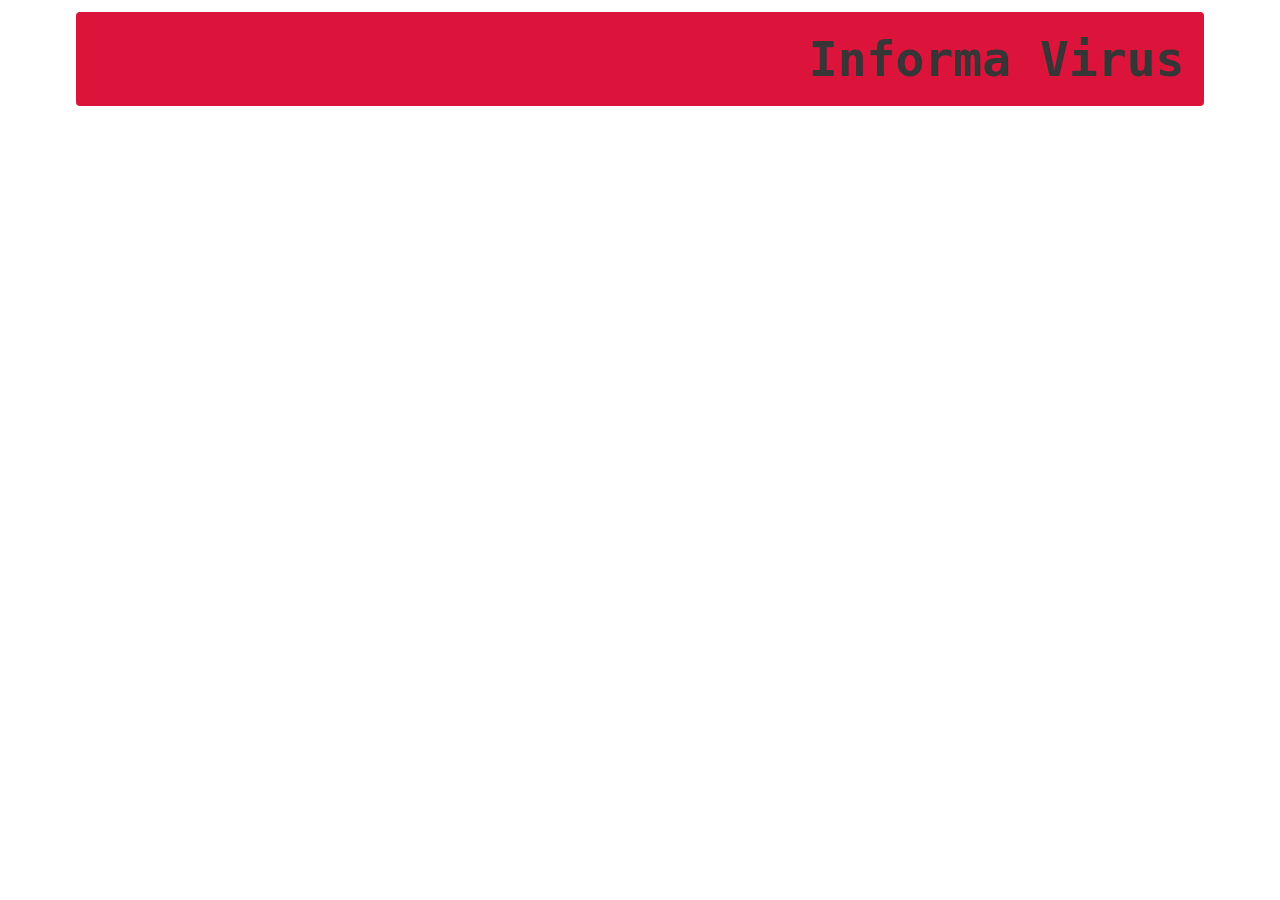
==== index.html @ 857ae56f "Versión 1.0.0" ====
<html>

<head>
    <title>InformaVirus</title>
    <meta charset="UTF-8">
    <meta name="viewport" content="width=device-width, initial-scale=1.0">
    <link rel="stylesheet" href="css/bulma.min.css">
    <link rel="stylesheet" href="css/estilo1.css">

</head>

<body>
    <div class="container">
        <div class="columms is-desktop">
            <div class="column ">
                <div class="columtit">
                    <h1 class="title is-1 has-text-right has-text-weight-bold is-family-monospace">Informa Virus</h1>
                </div>
            </div>
        </div>
    </div>
</body>

</html>
---- css/estilo1.css ----
.columtit {
    background-color: #DC143C;
    color: black;
    border-radius: 4px;
    padding: 20px;
}

.letrat {
    font-size: 25px;
    margin-left: 500px;
}
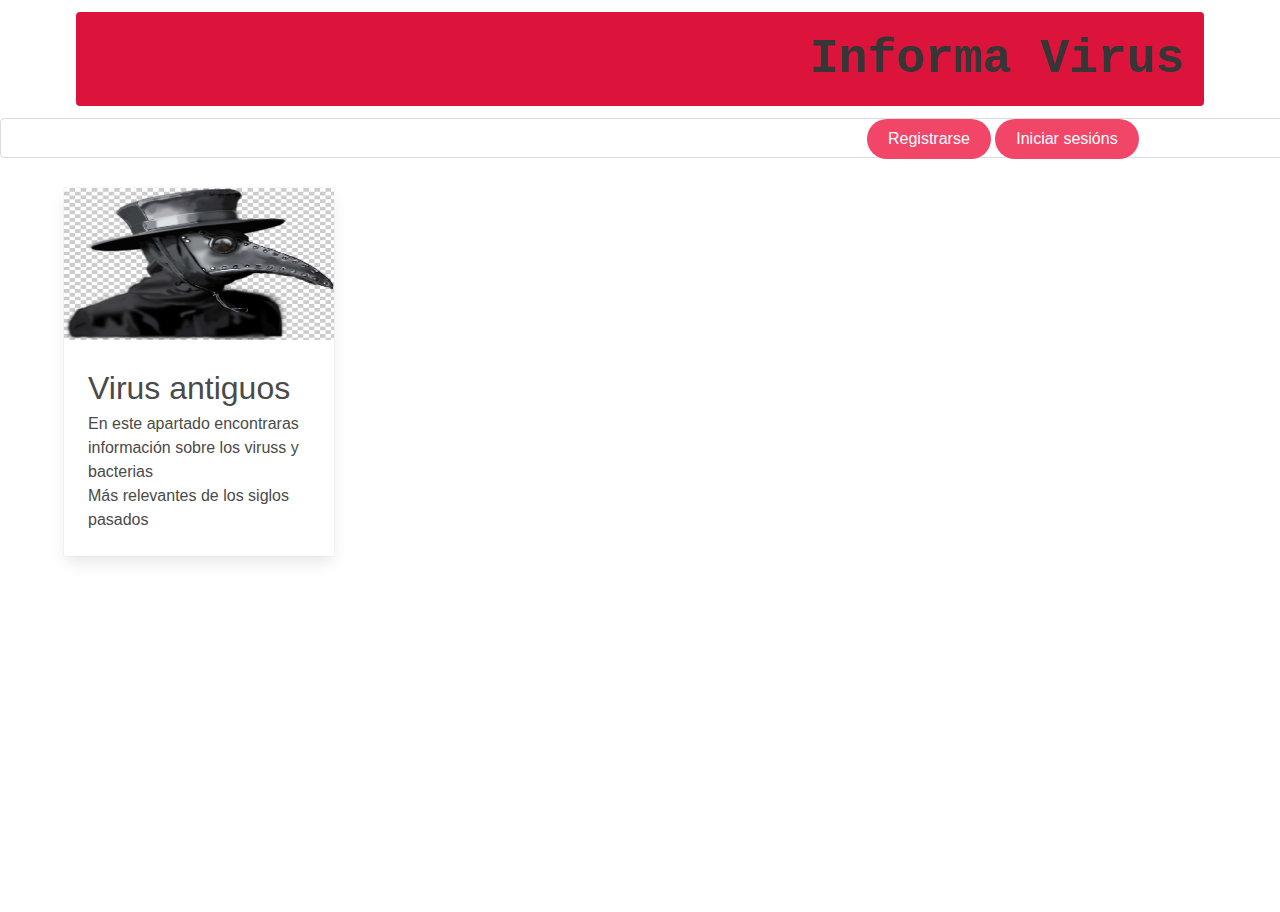
==== commit 8b706e6b: "card de información" ====
--- a/index.html
+++ b/index.html
@@ -5,20 +5,57 @@
     <meta charset="UTF-8">
     <meta name="viewport" content="width=device-width, initial-scale=1.0">
     <link rel="stylesheet" href="css/bulma.min.css">
-    <link rel="stylesheet" href="css/estilo1.css">
-
+    <link rel="stylesheet" href="css/style.css">
+    <script src="javascripts/js.js"></script>
 </head>
 
 <body>
-    <div class="container">
-        <div class="columms is-desktop">
+    <!--Titulo-->
+    <div class="container is-widescreen">
+        <div class="columms ">
             <div class="column ">
                 <div class="columtit">
-                    <h1 class="title is-1 has-text-right has-text-weight-bold is-family-monospace">Informa Virus</h1>
+                    <h1 class="title is-1 has-text-right has-text-weight-bold is-family-monospace">
+                        Informa Virus
+                    </h1>
+                </div>
+
+            </div>
+        </div>
+        <!--Botones inicio-registro-->
+    </div>
+    <div class="button">
+        <div class="contb1">
+            <a href="registro.html"><button class="button is-danger is-rounded">Registrarse</button></a>
+            <button class="button is-danger is-rounded" id="btni">Iniciar sesións</button>
+        </div>
+    </div>
+
+    <!--Cards-->
+    <div class="contcard">
+        <div class="container">
+            <div>
+                <div class="columns">
+                    <div class="column is-3">
+                        <div class="card">
+                            <div class="card-image">
+                                <figure class="image is-16by9">
+                                    <img src="img/black-death-plague-doctor-costume-desktop-wallpaper-doctor-who.jpg" alt="">
+                                </figure>
+                            </div>
+                            <div class="card-content">
+                                <h2 class="is-size-3">Virus antiguos</h2>
+                                <p>En este apartado encontraras información sobre los viruss y bacterias
+                                    <br>Más relevantes de los siglos pasados
+                                </p>
+                            </div>
+                        </div>
+                    </div>
                 </div>
             </div>
         </div>
     </div>
+
 </body>
 
 </html>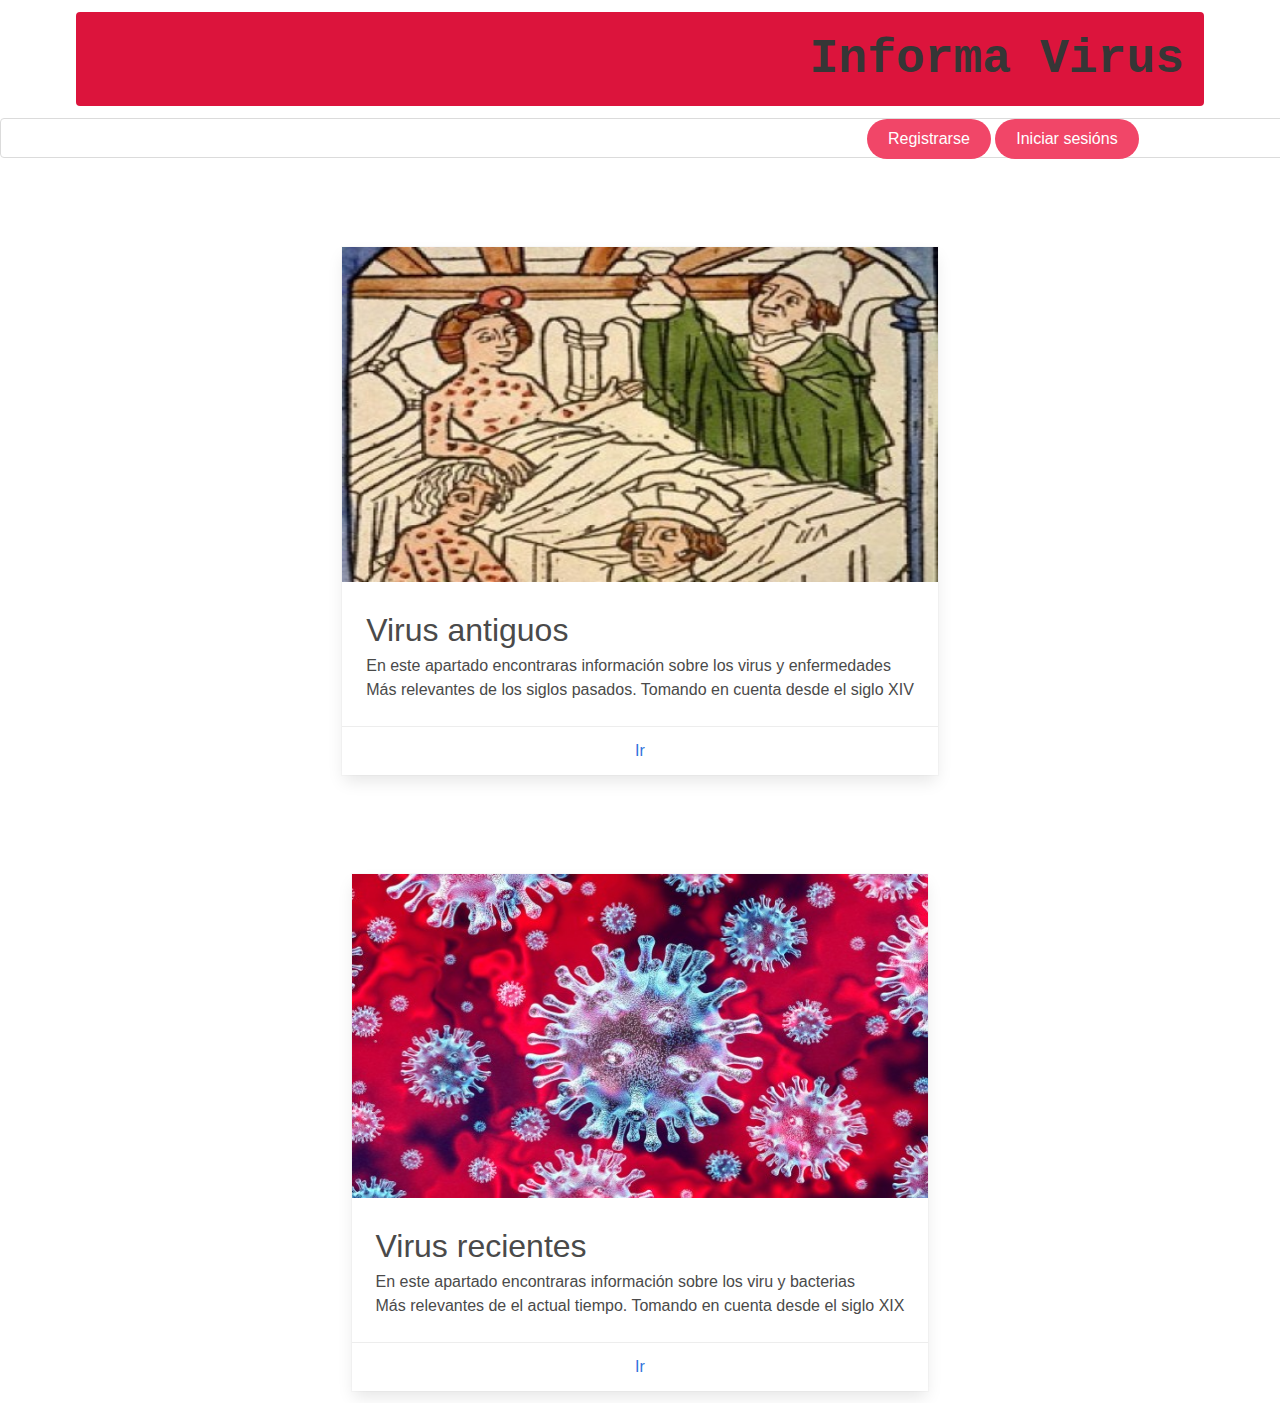
==== commit 8645aa91: "versión 1.0.1" ====
--- a/index.html
+++ b/index.html
@@ -31,31 +31,56 @@
         </div>
     </div>
 
-    <!--Cards-->
-    <div class="contcard">
-        <div class="container">
-            <div>
-                <div class="columns">
-                    <div class="column is-3">
-                        <div class="card">
-                            <div class="card-image">
-                                <figure class="image is-16by9">
-                                    <img src="img/black-death-plague-doctor-costume-desktop-wallpaper-doctor-who.jpg" alt="">
-                                </figure>
-                            </div>
-                            <div class="card-content">
-                                <h2 class="is-size-3">Virus antiguos</h2>
-                                <p>En este apartado encontraras información sobre los viruss y bacterias
-                                    <br>Más relevantes de los siglos pasados
-                                </p>
-                            </div>
+    <!--Cards antiguos-->
+    <div class="container">
+        <div class="columns is-mobile is-multiline is-centered">
+            <div class="column is-narrow">
+                <div class="contcard">
+                    <div class="card">
+                        <div class="card-image">
+                            <figure class="image is-16by9">
+                                <img src="img/unnamed.jpg" alt="">
+                            </figure>
                         </div>
+                        <div class="card-content">
+                            <h2 class="is-size-3">Virus antiguos</h2>
+                            <p>En este apartado encontraras información sobre los virus y enfermedades
+                                <br>Más relevantes de los siglos pasados. Tomando en cuenta desde el siglo XIV
+                            </p>
+                        </div>
+                        <footer class="card-footer">
+                            <a href="" class="card-footer-item">Ir</a>
+                        </footer>
                     </div>
                 </div>
             </div>
         </div>
     </div>
-
+    <!--cards recientes-->
+    <div class="container">
+        <div class="columns is-mobile is-multiline is-centered">
+            <div class="column is-narrow">
+                <div class="contcard">
+                    <div class="card">
+                        <div class="card-image">
+                            <figure class="image is-16by9">
+                                <img src="img/image_content_35065329_20200129205720.jpg" alt="">
+                            </figure>
+                        </div>
+                        <div class="card-content">
+                            <h2 class="is-size-3">Virus recientes</h2>
+                            <p>En este apartado encontraras información sobre los viru y bacterias
+                                <br>Más relevantes de el actual tiempo. Tomando en cuenta desde el siglo XIX
+                            </p>
+                        </div>
+                        <footer class="card-footer">
+                            <a href="" class="card-footer-item">Ir</a>
+                        </footer>
+                    </div>
+                </div>
+            </div>
+        </div>
+    </div>
 </body>
 
 </html>--- a/css/style.css
+++ b/css/style.css
@@ -12,5 +12,5 @@
 }
 
 .contcard {
-    margin-top: 30px;
+    margin-top: 15%;
 }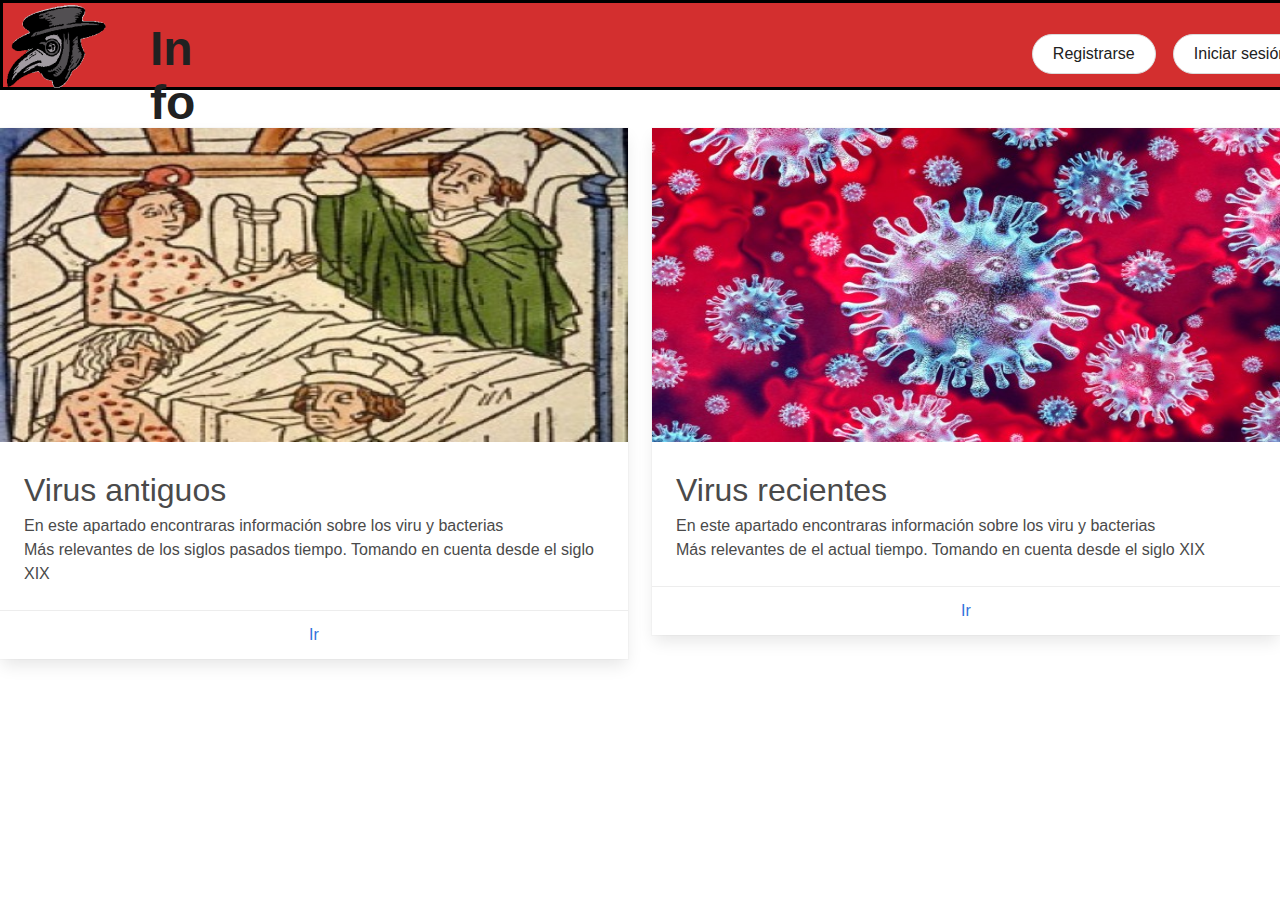
==== commit 372253b9: "Versión 1.0.2" ====
--- a/index.html
+++ b/index.html
@@ -11,41 +11,38 @@
 
 <body>
     <!--Titulo-->
-    <div class="container is-widescreen">
-        <div class="columms ">
-            <div class="column ">
-                <div class="columtit">
-                    <h1 class="title is-1 has-text-right has-text-weight-bold is-family-monospace">
-                        Informa Virus
-                    </h1>
-                </div>
-
+    <div class="area1">
+        <div class="columns">
+            <div class="column is-1 img">
+                <img src="img/5ba44fb4-b586-4826-8982-3ea20e477515.png" alt="">
+            </div>
+            <div class="column is-1">
+                <p class="title is-size-1 text">InformaVirus</p>
+            </div>
+            <!--Botones inicio-registro-->
+            <div class="column is-1">
+                <a href="registro.html"><button class="button is-rounded colorbr">Registrarse</button></a>
+            </div>
+            <div class="column is-1">
+                <a href="inicio.html"><button class="button is-rounded colorbi">Iniciar sesión</button></a>
             </div>
         </div>
-        <!--Botones inicio-registro-->
     </div>
-    <div class="button">
-        <div class="contb1">
-            <a href="registro.html"><button class="button is-danger is-rounded">Registrarse</button></a>
-            <button class="button is-danger is-rounded" id="btni">Iniciar sesións</button>
-        </div>
-    </div>
-
     <!--Cards antiguos-->
-    <div class="container">
-        <div class="columns is-mobile is-multiline is-centered">
-            <div class="column is-narrow">
+    <div class="contcard">
+        <div class="columns">
+            <div class="column">
                 <div class="contcard">
                     <div class="card">
                         <div class="card-image">
-                            <figure class="image is-16by9">
+                            <figure class="image is-2by1">
                                 <img src="img/unnamed.jpg" alt="">
                             </figure>
                         </div>
                         <div class="card-content">
                             <h2 class="is-size-3">Virus antiguos</h2>
-                            <p>En este apartado encontraras información sobre los virus y enfermedades
-                                <br>Más relevantes de los siglos pasados. Tomando en cuenta desde el siglo XIV
+                            <p>En este apartado encontraras información sobre los viru y bacterias
+                                <br>Más relevantes de los siglos pasados tiempo. Tomando en cuenta desde el siglo XIX
                             </p>
                         </div>
                         <footer class="card-footer">
@@ -54,16 +51,11 @@
                     </div>
                 </div>
             </div>
-        </div>
-    </div>
-    <!--cards recientes-->
-    <div class="container">
-        <div class="columns is-mobile is-multiline is-centered">
-            <div class="column is-narrow">
+            <div class="column">
                 <div class="contcard">
                     <div class="card">
                         <div class="card-image">
-                            <figure class="image is-16by9">
+                            <figure class="image is-2by1">
                                 <img src="img/image_content_35065329_20200129205720.jpg" alt="">
                             </figure>
                         </div>
@@ -81,6 +73,7 @@
             </div>
         </div>
     </div>
+
 </body>
 
 </html>--- a/css/style.css
+++ b/css/style.css
@@ -1,16 +1,62 @@
-.columtit {
-    background-color: #DC143C;
-    color: black;
-    border-radius: 4px;
-    padding: 20px;
-}
-
 .contb1 {
     margin-right: 850px;
     margin-left: 850px;
-    margin-top: 1px;
+    margin-top: 10%;
+    margin-bottom: 10%;
 }
 
 .contcard {
-    margin-top: 15%;
+    margin-top: 2%;
+    box-shadow: 60px, -16px, solid gray;
+}
+
+.area1 {
+    background-color: #D32F2F;
+    width: 1440px;
+    height: 90px;
+    border: 3px solid black;
+}
+
+.img {
+    width: 305.9px;
+    height: 266px;
+    margin: 3px;
+    padding: 3px;
+}
+
+.text {
+    margin: 20%;
+    color: #212121;
+}
+
+.colorbr {
+    background-color: #FFFFFF;
+    color: #212121;
+    margin-top: 32%;
+    margin-bottom: 32%;
+    margin-left: 800%;
+    margin-right: 800%;
+}
+
+.colorbi {
+    background-color: #FFFFFF;
+    color: #212121;
+    margin-top: 32%;
+    margin-bottom: 32%;
+    margin-left: 820%;
+    margin-right: 820%;
+}
+
+.fitemcolor {
+    background-color: #FFCDD2;
+    color: #757575;
+}
+
+.body {
+    background-color: #F44336;
+}
+
+.narrowt {
+    margin: 4%;
+    padding-right: 4%;
 }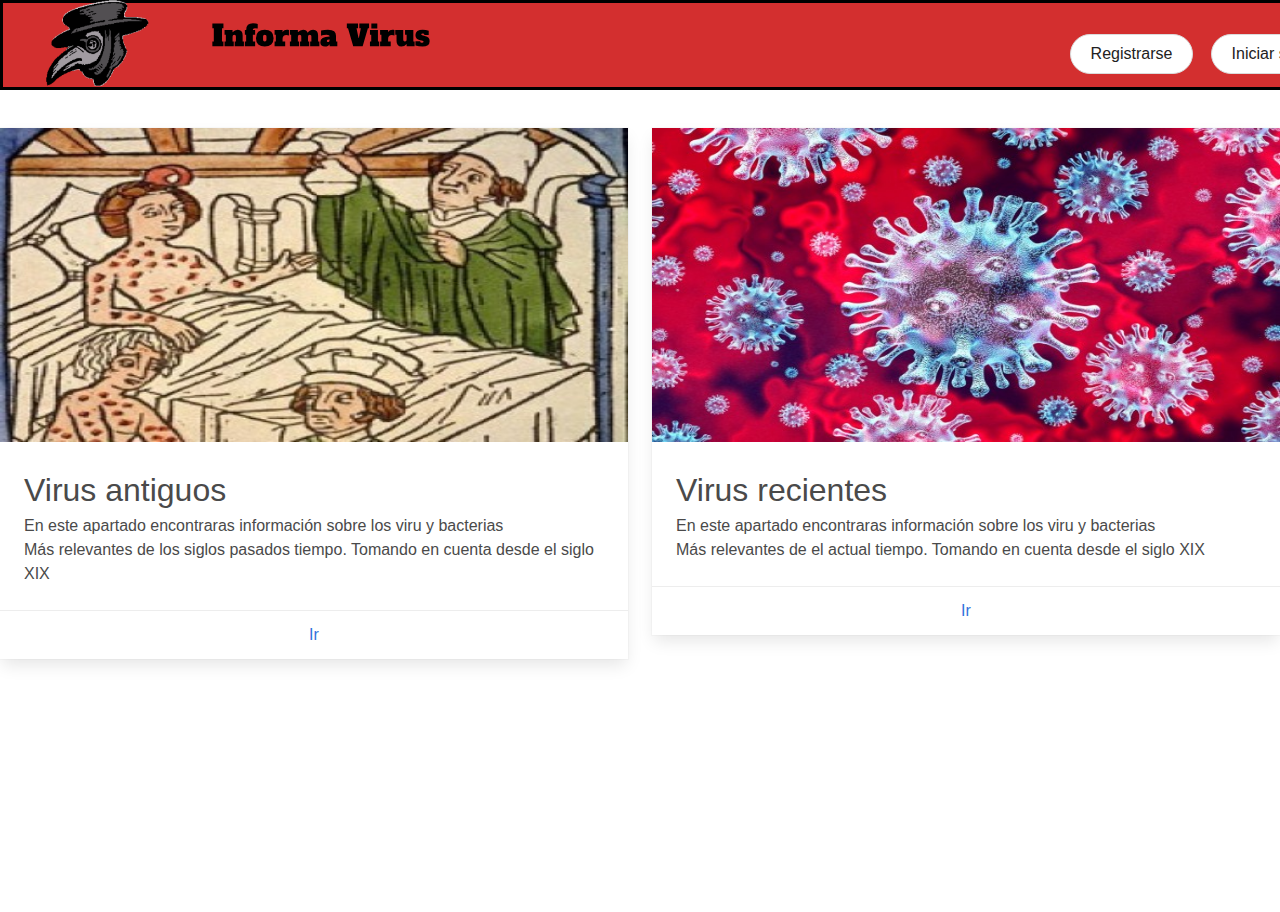
==== commit 7c68a308: "Version 1.0.4" ====
--- a/index.html
+++ b/index.html
@@ -11,13 +11,13 @@
 
 <body>
     <!--Titulo-->
-    <div class="area1">
-        <div class="columns">
+    <div class="area1 is-desktop">
+        <div class="columns is desktop">
             <div class="column is-1 img">
                 <img src="img/5ba44fb4-b586-4826-8982-3ea20e477515.png" alt="">
             </div>
             <div class="column is-1">
-                <p class="title is-size-1 text">InformaVirus</p>
+                <figure class="titu"><img src="img/Informa Virus.svg" alt=""></figure>
             </div>
             <!--Botones inicio-registro-->
             <div class="column is-1">
@@ -46,7 +46,7 @@
                             </p>
                         </div>
                         <footer class="card-footer">
-                            <a href="" class="card-footer-item">Ir</a>
+                            <a href="v_antiguos.html" class="card-footer-item">Ir</a>
                         </footer>
                     </div>
                 </div>
@@ -66,7 +66,7 @@
                             </p>
                         </div>
                         <footer class="card-footer">
-                            <a href="" class="card-footer-item">Ir</a>
+                            <a href="v_recientes.html" class="card-footer-item">Ir</a>
                         </footer>
                     </div>
                 </div>
--- a/css/style.css
+++ b/css/style.css
@@ -20,8 +20,9 @@
 .img {
     width: 305.9px;
     height: 266px;
-    margin: 3px;
-    padding: 3px;
+    margin-bottom: 4%;
+    margin-left: 3%;
+    padding: 1px;
 }
 
 .text {
@@ -59,4 +60,16 @@
 .narrowt {
     margin: 4%;
     padding-right: 4%;
+}
+
+.titu {
+    width: 305.9px;
+    height: 266px;
+}
+
+.texto {
+    font-family: sans-serif;
+    font-size: medium;
+    font-size: 110%;
+    text-align: justify;
 }